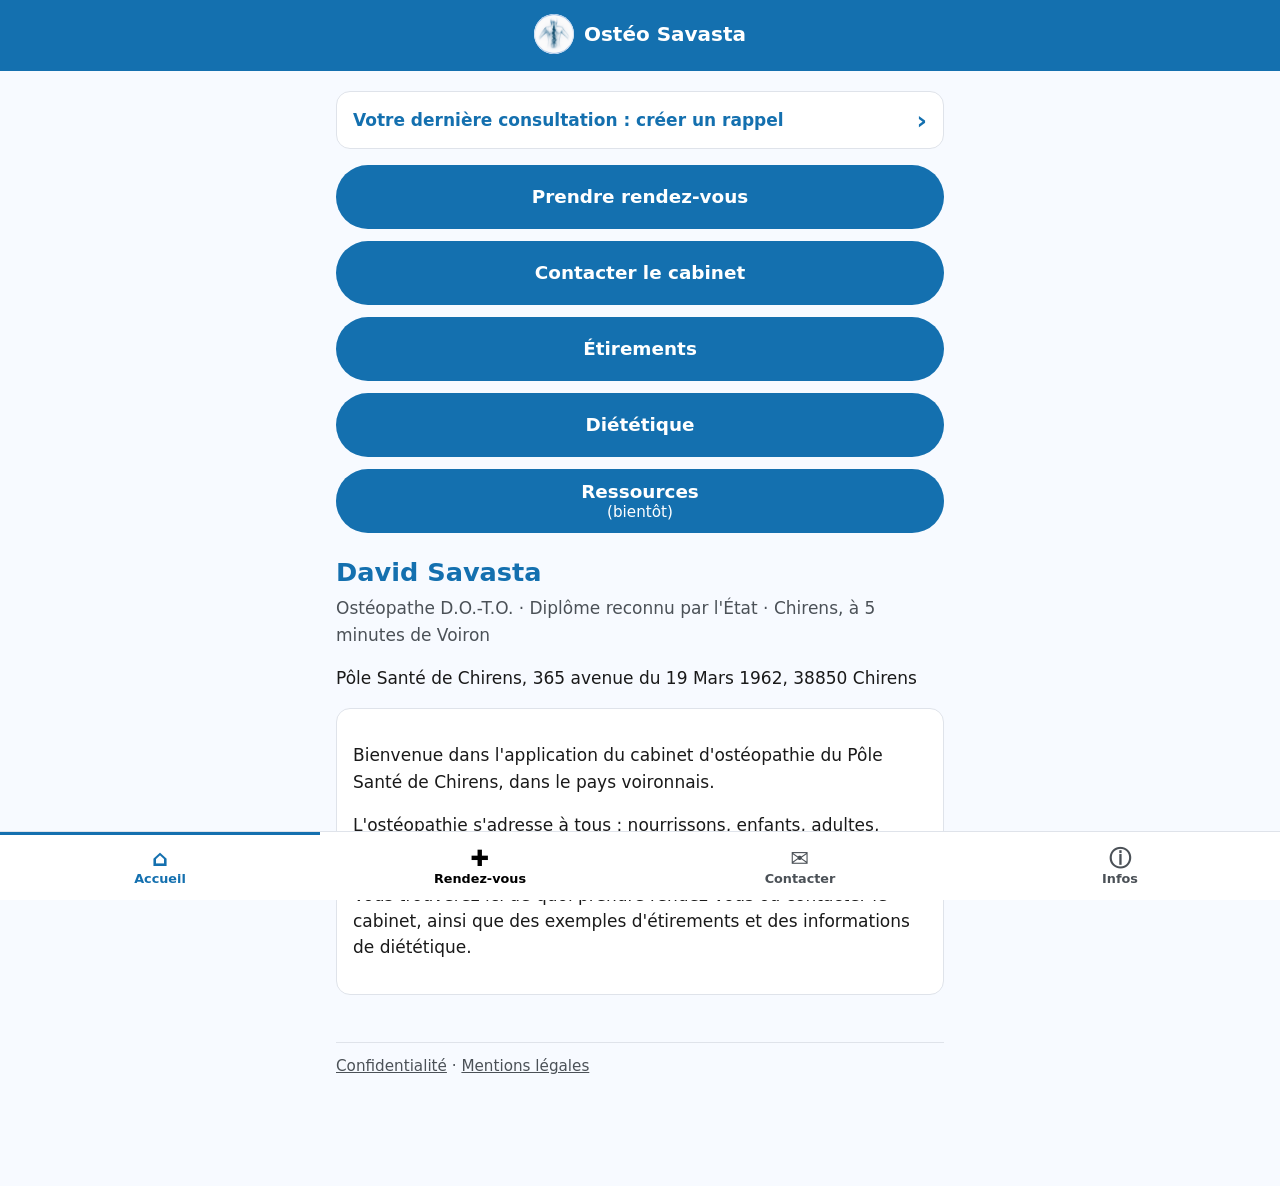
==== index.html @ 9b77a25b "Première mise en ligne de l'application du cabinet Co-Authored-By: Claude Opus 5.5 <noreply@anthropi" ====
<!doctype html>
<html lang="fr">
<head>
  <meta charset="utf-8">
  <meta name="viewport" content="width=device-width, initial-scale=1, viewport-fit=cover">
  <title>Ostéo Savasta</title>
  <meta name="description" content="Application du cabinet d'ostéopathie de Chirens : rendez-vous, contact, étirements, diététique.">
  <!-- Couleur de la barre du navigateur sur mobile -->
  <meta name="theme-color" content="#1470af">
  <!-- Installation (PWA) -->
  <link rel="manifest" href="manifest.webmanifest">
  <link rel="icon" href="assets/icones/icone-192.png" type="image/png">
  <link rel="apple-touch-icon" href="assets/icones/apple-touch-icon.png">
  <meta name="apple-mobile-web-app-capable" content="yes">
  <meta name="apple-mobile-web-app-title" content="Ostéo Savasta">
  <link rel="stylesheet" href="assets/css/style.css">
</head>
<body>
  <a class="lien-evitement" href="#contenu">Aller au contenu</a>

  <header class="entete">
    <!-- Titre centré, petit logo à gauche du nom -->
    <a href="#accueil" class="entete-titre">
      <img src="assets/icones/logo-entete.png" alt="" width="40" height="40" class="entete-logo">
      <span>Ostéo Savasta</span>
    </a>
  </header>

  <!-- Le contenu de chaque écran est inséré ici par assets/js/app.js -->
  <main id="contenu" class="contenu" tabindex="-1">
    <p class="chargement">Chargement…</p>
  </main>

  <footer class="pied">
    <p class="pied-liens">
      <a href="#confidentialite">Confidentialité</a> ·
      <a href="#mentions-legales">Mentions légales</a>
    </p>
  </footer>

  <!-- Menu fixe en bas de l'écran, facile à atteindre avec le pouce -->
  <nav class="menu" aria-label="Menu principal">
    <a href="#accueil" data-route="accueil">
      <span class="menu-icone" aria-hidden="true">⌂</span>Accueil
    </a>
    <!-- Lien rendez-vous : l'adresse est remplacée au chargement par celle de config/liens.json -->
    <a href="https://www.osteo-savasta.fr/prendre-rendez-vous" class="menu-rdv js-lien-rdv"
       target="_blank" rel="noopener">
      <span class="menu-icone" aria-hidden="true">✚</span>Rendez-vous
    </a>
    <!-- Ouvre le panneau « Contacter le cabinet » (appel, WhatsApp, e-mail) -->
    <button type="button" data-ouvrir="renseignements">
      <span class="menu-icone" aria-hidden="true">✉</span>Contacter
    </button>
    <a href="#infos" data-route="infos">
      <span class="menu-icone" aria-hidden="true">ⓘ</span>Infos
    </a>
  </nav>

  <script type="module" src="assets/js/app.js"></script>
</body>
</html>
---- assets/css/style.css ----
/* =========================================================
   Styles de l'application — conçus d'abord pour le téléphone.
   Pour changer les couleurs, modifiez uniquement les variables
   du bloc :root ci-dessous.
   ========================================================= */

/* Charte reprise de osteo-savasta.fr : bleu des titres, boutons noirs
   arrondis, fond bleu très pâle, polices Manrope (titres) et Nunito Sans (texte). */
:root {
  --couleur-principale: #1470af;   /* bleu du site : en-tête, titres */
  --couleur-accent: #000000;       /* noir : bouton rendez-vous, comme sur le site */
  --couleur-fond: #f7faff;         /* fond de page bleu très pâle */
  --couleur-carte: #ffffff;        /* fond des cartes */
  --couleur-texte: #1a1a1a;        /* texte principal */
  --couleur-texte-doux: #4b5157;   /* texte secondaire (reste lisible) */
  --couleur-bordure: #dfe3ea;
  --couleur-pastille: #e3eef7;     /* fond de l'étiquette de saison */
  --couleur-relecture: #fff3c4;    /* fond des contenus « à relire » (mode relecture seulement) */

  /* Polices du site si elles sont présentes sur le téléphone, sinon celles du téléphone */
  --police-titres: Manrope, system-ui, -apple-system, "Segoe UI", Roboto, Arial, sans-serif;
  --police-texte: "Nunito Sans", system-ui, -apple-system, "Segoe UI", Roboto, Arial, sans-serif;

  --rayon: 14px;
  --rayon-bouton: 300px;           /* boutons « pilule », comme sur le site */
  --hauteur-menu: 68px;
  --taille-texte: 1.0625rem;       /* 17 px : confortable sur mobile */
  color-scheme: light;
}

* { box-sizing: border-box; }

html { -webkit-text-size-adjust: 100%; }

body {
  margin: 0;
  background: var(--couleur-fond);
  color: var(--couleur-texte);
  /* Aucune police téléchargée depuis un site tiers */
  font-family: var(--police-texte);
  font-size: var(--taille-texte);
  line-height: 1.55;
  /* Laisse la place au menu fixe du bas */
  padding-bottom: calc(var(--hauteur-menu) + env(safe-area-inset-bottom));
}

a { color: var(--couleur-principale); }

/* Contour bien visible quand on navigue au clavier */
:focus-visible {
  outline: 3px solid var(--couleur-accent);
  outline-offset: 2px;
}

/* Lien caché « Aller au contenu », visible au clavier */
.lien-evitement {
  position: absolute;
  left: -999px;
  top: 0;
  background: #fff;
  padding: 12px;
  z-index: 100;
}
.lien-evitement:focus { left: 8px; }

/* ---------- En-tête ---------- */
.entete {
  background: var(--couleur-principale);
  padding: calc(10px + env(safe-area-inset-top)) 16px 10px;
  text-align: center;
}
/* Nom centré avec le petit logo rond juste à sa gauche */
.entete-titre {
  display: inline-flex;
  align-items: center;
  gap: 10px;
  min-height: 48px;
  color: #fff;
  font-size: 1.25rem;
  font-weight: 700;
  text-decoration: none;
}
.entete-logo {
  width: 40px;
  height: 40px;
  border-radius: 50%;
  background: #fff;
  flex: none;
}

/* ---------- Contenu ---------- */
.contenu {
  max-width: 640px;
  margin: 0 auto;
  padding: 20px 16px 8px;
}
.contenu:focus { outline: none; }

h1, h2, h3, .entete-titre { font-family: var(--police-titres); }
h1, h2, h3 { color: var(--couleur-principale); line-height: 1.25; }
h1 { font-size: 1.6rem; margin: 0 0 12px; }
h2 { font-size: 1.25rem; margin: 24px 0 10px; }
h3 { font-size: 1.1rem; margin: 0 0 8px; }

.chargement, .vide { color: var(--couleur-texte-doux); }

.carte {
  background: var(--couleur-carte);
  border: 1px solid var(--couleur-bordure);
  border-radius: var(--rayon);
  padding: 16px;
  margin: 0 0 16px;
}

.sous-titre { color: var(--couleur-texte-doux); margin: -6px 0 16px; }

/* ---------- Gros boutons ---------- */
.bouton {
  display: flex;
  align-items: center;
  justify-content: center;
  gap: 10px;
  width: 100%;
  min-height: 60px;
  padding: 14px 18px;
  margin: 0 0 12px;
  border-radius: var(--rayon-bouton);
  border: 2px solid transparent;
  font: inherit;
  font-size: 1.15rem;
  font-weight: 700;
  text-align: center;
  text-decoration: none;
  cursor: pointer;
}
.bouton-rdv { background: var(--couleur-accent); color: #fff; text-transform: uppercase; letter-spacing: 0.03em; }
.bouton-appel {
  background: var(--couleur-carte);
  color: var(--couleur-principale);
  border-color: var(--couleur-principale);
}
.bouton-appel small { display: block; font-weight: 400; font-size: 1rem; }

/* ---------- Tuiles d'accès rapide ---------- */
.tuiles {
  list-style: none;
  padding: 0;
  margin: 0;
  display: grid;
  grid-template-columns: 1fr 1fr;
  gap: 12px;
}
.tuile {
  display: flex;
  flex-direction: column;
  justify-content: center;
  min-height: 92px;
  padding: 14px;
  border-radius: var(--rayon);
  background: var(--couleur-carte);
  border: 1px solid var(--couleur-bordure);
  color: var(--couleur-principale);
  font-weight: 700;
  text-decoration: none;
}
.tuile-bientot { color: var(--couleur-texte-doux); background: transparent; border-style: dashed; }
.tuile-bientot span { font-weight: 400; font-size: 0.95rem; }

/* ---------- Calendrier ---------- */
.navigation-mois {
  display: flex;
  align-items: center;
  justify-content: space-between;
  gap: 8px;
  margin-bottom: 12px;
}
.navigation-mois h1 { margin: 0; text-align: center; flex: 1; }
.fleche {
  display: flex;
  align-items: center;
  justify-content: center;
  width: 52px;
  height: 52px;
  flex: none;
  border-radius: 50%;
  border: 2px solid var(--couleur-principale);
  background: var(--couleur-carte);
  color: var(--couleur-principale);
  font-size: 1.8rem;
  font-weight: 700;
  text-decoration: none;
}
.saison {
  display: inline-block;
  padding: 2px 12px;
  border-radius: 999px;
  background: var(--couleur-pastille);
  color: var(--couleur-principale);
  font-weight: 600;
  font-size: 0.95rem;
}
.conseils { padding-left: 1.2em; margin: 0; }
.conseils li { margin-bottom: 8px; }

.liste-mois {
  list-style: none;
  padding: 0;
  display: grid;
  grid-template-columns: repeat(3, 1fr);
  gap: 8px;
}
.liste-mois a {
  display: flex;
  align-items: center;
  justify-content: center;
  min-height: 48px;
  border-radius: 10px;
  border: 1px solid var(--couleur-bordure);
  background: var(--couleur-carte);
  color: var(--couleur-texte);
  font-size: 0.95rem;
  text-decoration: none;
}
.liste-mois a[aria-current="true"] {
  background: var(--couleur-principale);
  color: #fff;
  border-color: var(--couleur-principale);
}

/* ---------- Mode relecture (uniquement sur votre ordinateur) ---------- */
.bandeau-relecture {
  background: var(--couleur-relecture);
  border: 2px dashed #8a6d00;
  border-radius: var(--rayon);
  padding: 10px 14px;
  margin-bottom: 16px;
  font-weight: 600;
}
.a-relire { background: var(--couleur-relecture); }
.etiquette-relire {
  display: inline-block;
  background: #8a6d00;
  color: #fff;
  font-size: 0.8rem;
  font-weight: 700;
  padding: 1px 8px;
  border-radius: 6px;
  margin-bottom: 6px;
}

/* ---------- Pages texte (confidentialité, mentions) ---------- */
.page-texte h1 { font-size: 1.45rem; }
.page-texte ul { padding-left: 1.2em; }

/* ---------- Pied de page ---------- */
.pied {
  max-width: 640px;
  margin: 0 auto;
  padding: 8px 16px 24px;
  color: var(--couleur-texte-doux);
  font-size: 0.95rem;
}
.pied-liens {
  border-top: 1px solid var(--couleur-bordure);
  padding-top: 12px;
}
.pied-liens a { color: var(--couleur-texte-doux); }

/* ---------- Menu du bas ---------- */
.menu {
  position: fixed;
  left: 0;
  right: 0;
  bottom: 0;
  display: grid;
  grid-template-columns: repeat(4, 1fr);
  background: var(--couleur-carte);
  border-top: 1px solid var(--couleur-bordure);
  padding-bottom: env(safe-area-inset-bottom);
  z-index: 50;
}
.menu a, .menu button {
  display: flex;
  flex-direction: column;
  align-items: center;
  justify-content: center;
  min-height: var(--hauteur-menu);
  padding: 4px 2px;
  border: 0;
  background: none;
  color: var(--couleur-texte-doux);
  font: inherit;
  font-size: 0.8rem;
  font-weight: 600;
  line-height: 1.2;
  text-align: center;
  text-decoration: none;
  cursor: pointer;
}
.menu-icone { font-size: 1.4rem; line-height: 1.1; }
.menu a[aria-current="page"] { color: var(--couleur-principale); box-shadow: inset 0 3px 0 var(--couleur-principale); }
.menu .menu-rdv { color: var(--couleur-accent); }

/* ---------- Bouton secondaire et liens discrets ---------- */
.bouton-secondaire {
  background: var(--couleur-principale);
  color: #fff;
}
.lien-discret {
  display: inline-flex;
  align-items: center;
  min-height: 48px;
  padding: 0 4px;
  border: 0;
  background: none;
  color: var(--couleur-principale);
  font: inherit;
  text-decoration: underline;
  cursor: pointer;
}

/* ---------- Accueil : liste de boutons identiques (variante A) ---------- */
.liste-boutons {
  list-style: none;
  padding: 0;
  margin: 0 0 24px;
  display: grid;
  gap: 12px;
}
.bouton-accueil {
  height: 64px;          /* hauteur identique pour tous, même avec 2 lignes */
  min-height: 64px;
  margin: 0;
  flex-direction: column;
  gap: 0;
  line-height: 1.2;
  background: var(--couleur-principale);
  color: #fff;
}
.bouton-accueil small { font-weight: 400; font-size: 0.95rem; }
.bouton-espace { margin-top: 12px; }
.bouton-accueil[aria-disabled="true"] { cursor: default; }

/* ---------- Bloc « Votre dernière consultation » ---------- */
.rappel { padding: 14px 16px 6px; }
.rappel:has(.rappel-deplier) { padding: 0; }
.rappel-deplier {
  display: flex;
  align-items: center;
  justify-content: space-between;
  gap: 8px;
  width: 100%;
  min-height: 56px;
  padding: 8px 16px;
  border: 0;
  border-radius: var(--rayon);
  background: none;
  color: var(--couleur-principale);
  font: inherit;
  font-weight: 700;
  text-align: left;
  cursor: pointer;
}
.rappel-deplier span[aria-hidden] { font-size: 1.6rem; line-height: 1; }
.rappel-titre { margin: 0 0 4px; font-size: 1.1rem; }
.rappel-aide { margin: 0 0 10px; font-size: 0.95rem; color: var(--couleur-texte-doux); }
.rappel-selects {
  display: grid;
  grid-template-columns: 0.8fr 1.4fr 1fr;
  gap: 8px;
  margin-bottom: 10px;
}
.rappel-selects label { font-size: 0.9rem; font-weight: 600; }
.rappel-selects select {
  display: block;
  width: 100%;
  min-height: 48px;
  margin-top: 4px;
  padding: 0 8px;
  border: 1px solid var(--couleur-texte-doux);
  border-radius: 10px;
  background: #fff;
  color: var(--couleur-texte);
  font: inherit;
}
.rappel-case {
  display: flex;
  align-items: center;
  gap: 10px;
  min-height: 48px;
  margin-bottom: 8px;
  cursor: pointer;
}
.rappel-case input { width: 24px; height: 24px; flex: none; accent-color: var(--couleur-principale); }
.rappel-erreur { color: #a1260d; font-weight: 600; margin: 0 0 8px; }
.rappel-resultat { font-size: 1.1rem; margin: 0 0 10px; }
.rappel-actions { display: flex; flex-wrap: wrap; column-gap: 16px; }

/* ---------- Panneau du bas (Renseignements) ---------- */
.panneau {
  width: 100%;
  max-width: 640px;
  margin: auto auto 0;
  padding: 16px 16px calc(20px + env(safe-area-inset-bottom));
  border: 0;
  border-radius: 20px 20px 0 0;
  background: var(--couleur-carte);
  color: var(--couleur-texte);
}
.panneau::backdrop { background: rgba(0, 0, 0, 0.45); }
.panneau-entete { display: flex; align-items: center; justify-content: space-between; margin-bottom: 8px; }
.panneau-entete h2 { margin: 0; }
.panneau-fermer {
  width: 48px;
  height: 48px;
  border: 0;
  border-radius: 50%;
  background: var(--couleur-pastille);
  color: var(--couleur-texte);
  font-size: 1.2rem;
  cursor: pointer;
}
.panneau-mention { font-weight: 600; margin: 8px 0 0; }
.panneau-horaires { color: var(--couleur-texte-doux); margin: 6px 0 0; }

/* ---------- Diététique : fiches dépliables ---------- */
.fiche {
  border-top: 1px solid var(--couleur-bordure);
  padding: 4px 0;
}
.fiche summary {
  display: flex;
  flex-wrap: wrap;
  align-items: center;
  gap: 4px 10px;
  min-height: 56px;
  font-weight: 700;
  color: var(--couleur-principale);
  cursor: pointer;
}
.fiche-categorie { font-weight: 400; font-size: 0.9rem; color: var(--couleur-texte-doux); }
.fiche h4 { margin: 14px 0 4px; font-size: 1rem; }
.fiche ul { padding-left: 1.2em; margin: 0; }
.fiche li { margin-bottom: 6px; }
.mention-conseil {
  padding: 10px 12px;
  border-left: 4px solid var(--couleur-principale);
  background: var(--couleur-pastille);
  font-weight: 600;
}
.mention-affilie { color: var(--couleur-texte); }
.fiche-date { font-size: 0.9rem; color: var(--couleur-texte-doux); }
.tableau-nutrition { width: 100%; border-collapse: collapse; font-size: 0.95rem; }
.tableau-nutrition th, .tableau-nutrition td { padding: 6px 4px; border-bottom: 1px solid var(--couleur-bordure); }
.tableau-nutrition th { text-align: left; font-weight: 400; }
.tableau-nutrition td { text-align: right; white-space: nowrap; }
.choix-nutriment { display: grid; gap: 4px; margin: 0 0 12px; font-weight: 600; }
.choix-nutriment select {
  min-height: 48px;
  padding: 0 8px;
  border: 1px solid var(--couleur-texte-doux);
  border-radius: 10px;
  background: #fff;
  color: var(--couleur-texte);
  font: inherit;
  font-weight: 400;
}
.classement { border-top: 1px solid var(--couleur-bordure); padding-top: 8px; }
.classement .fiche { border-top: 0; }
.classement-valeur { margin: 0; }
.badge {
  display: inline-block;
  margin-left: 6px;
  padding: 1px 10px;
  border-radius: 999px;
  background: var(--couleur-pastille);
  color: var(--couleur-principale);
  font-size: 0.85rem;
  font-weight: 700;
}
.badge-neutre { background: #eef0f3; color: var(--couleur-texte-doux); }
.groupe-titre {
  margin: 20px 0 4px;
  padding: 6px 12px;
  border-radius: 10px;
  background: var(--couleur-pastille);
  font-size: 1.05rem;
}
.recette { margin-top: 10px; }
.recette-titre { font-weight: 700; margin-bottom: 4px; }
.recette-titre span { font-weight: 400; color: var(--couleur-texte-doux); }
.recette ol { padding-left: 1.4em; }

/* ---------- Étirements ---------- */
.onglets {
  list-style: none;
  padding: 0;
  margin: 0 0 8px;
  display: flex;
  flex-wrap: wrap;
  gap: 8px;
}
.onglets a {
  display: inline-flex;
  align-items: center;
  min-height: 48px;
  padding: 0 16px;
  border-radius: var(--rayon-bouton);
  border: 1px solid var(--couleur-bordure);
  background: var(--couleur-carte);
  color: var(--couleur-texte);
  text-decoration: none;
}
.onglets a[aria-current="true"] { background: var(--couleur-principale); border-color: var(--couleur-principale); color: #fff; }
.video-chaine { color: var(--couleur-texte-doux); margin: 0 0 10px; }
/* Lecteur : au moins 200 × 200 px (exigence YouTube), 16/9 sinon */
.video-lecteur {
  display: block;
  width: 100%;
  height: max(200px, calc((min(100vw, 640px) - 66px) * 0.5625));
  border: 0;
  border-radius: 10px;
}
.note-tiers { font-size: 0.9rem; color: var(--couleur-texte-doux); }

/* Réduit les animations si le téléphone le demande */
@media (prefers-reduced-motion: reduce) {
  * { scroll-behavior: auto !important; transition: none !important; }
}
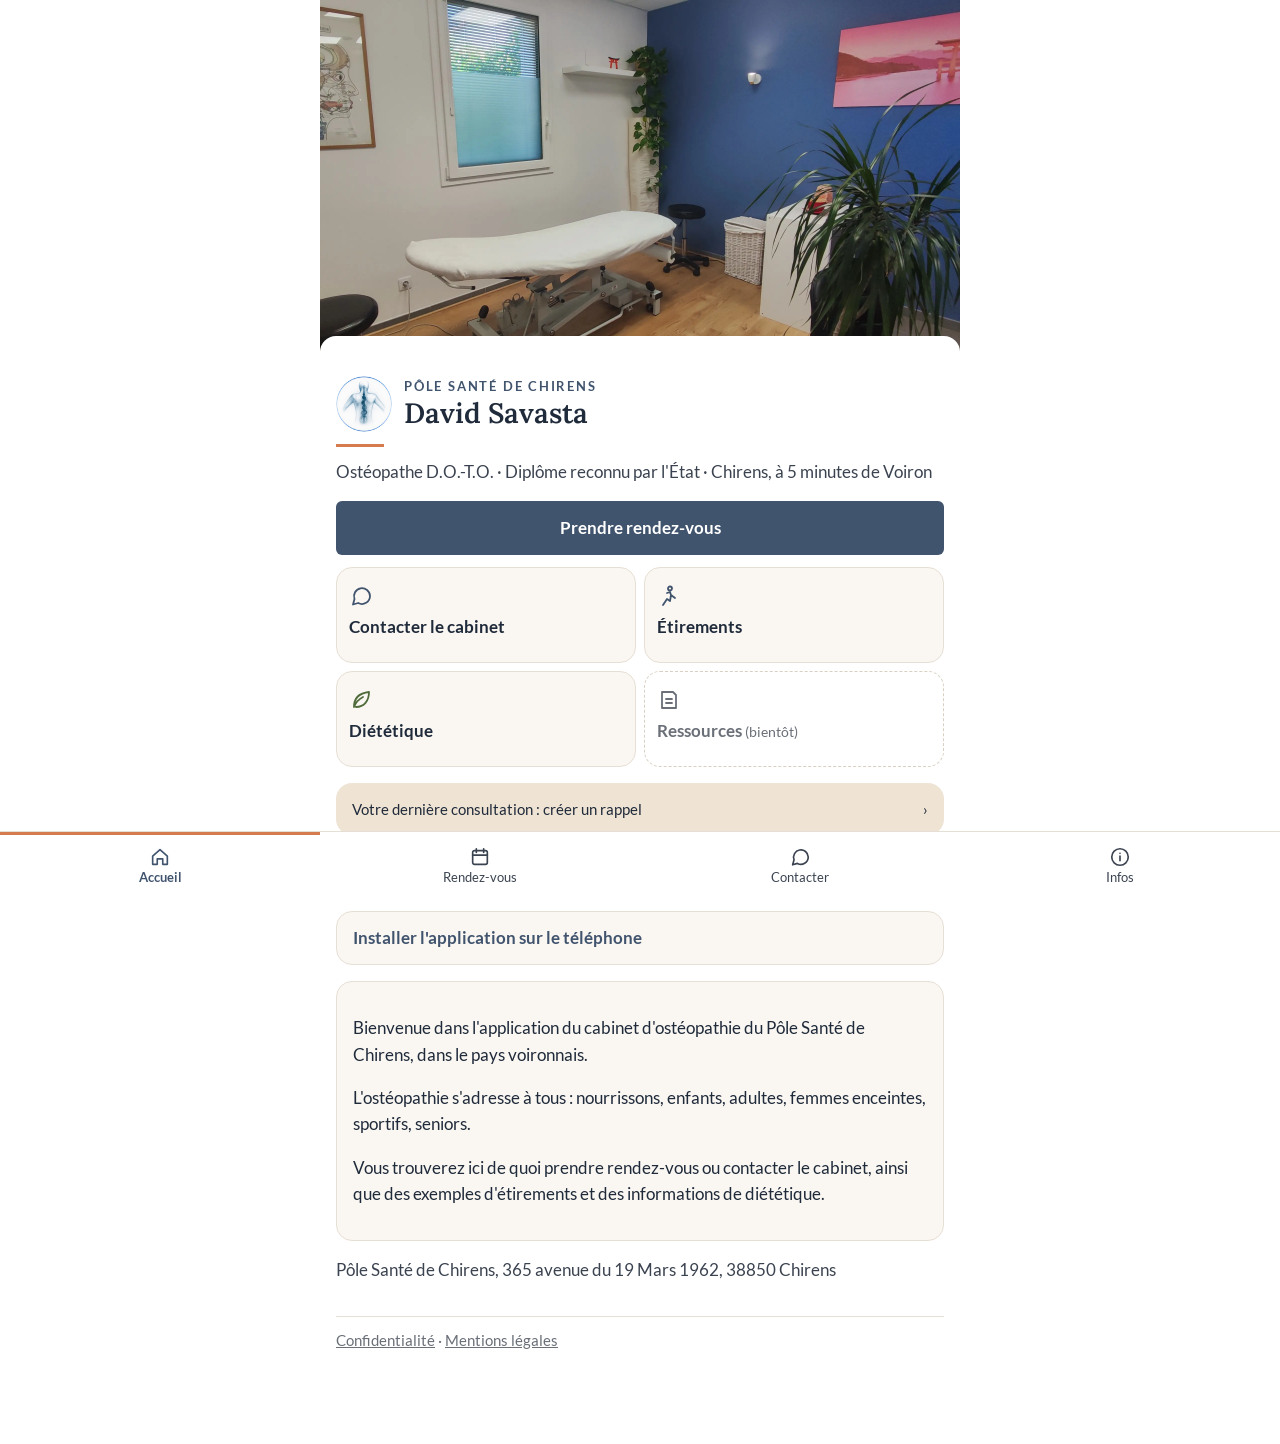
==== commit c4f702af: "Nouvelle présentation « La salle de soins » (charte Cabinet Savasta) - Bleu ardoise, polices Lora et" ====
--- a/index.html
+++ b/index.html
@@ -6,7 +6,7 @@
   <title>Ostéo Savasta</title>
   <meta name="description" content="Application du cabinet d'ostéopathie de Chirens : rendez-vous, contact, étirements, diététique.">
   <!-- Couleur de la barre du navigateur sur mobile -->
-  <meta name="theme-color" content="#1470af">
+  <meta name="theme-color" content="#41546e">
   <!-- Installation (PWA) -->
   <link rel="manifest" href="manifest.webmanifest">
   <link rel="icon" href="assets/icones/icone-192.png" type="image/png">
@@ -18,13 +18,6 @@
 <body>
   <a class="lien-evitement" href="#contenu">Aller au contenu</a>
 
-  <header class="entete">
-    <!-- Titre centré, petit logo à gauche du nom -->
-    <a href="#accueil" class="entete-titre">
-      <img src="assets/icones/logo-entete.png" alt="" width="40" height="40" class="entete-logo">
-      <span>Ostéo Savasta</span>
-    </a>
-  </header>
 
   <!-- Le contenu de chaque écran est inséré ici par assets/js/app.js -->
   <main id="contenu" class="contenu" tabindex="-1">
@@ -41,19 +34,19 @@
   <!-- Menu fixe en bas de l'écran, facile à atteindre avec le pouce -->
   <nav class="menu" aria-label="Menu principal">
     <a href="#accueil" data-route="accueil">
-      <span class="menu-icone" aria-hidden="true">⌂</span>Accueil
+      <svg class="icone" viewBox="0 0 24 24" aria-hidden="true" focusable="false"><path d="M4 11l8-7 8 7v9h-5v-6H9v6H4z"/></svg>Accueil
     </a>
     <!-- Lien rendez-vous : l'adresse est remplacée au chargement par celle de config/liens.json -->
     <a href="https://www.osteo-savasta.fr/prendre-rendez-vous" class="menu-rdv js-lien-rdv"
        target="_blank" rel="noopener">
-      <span class="menu-icone" aria-hidden="true">✚</span>Rendez-vous
+      <svg class="icone" viewBox="0 0 24 24" aria-hidden="true" focusable="false"><rect x="4" y="5" width="16" height="15" rx="2"/><path d="M4 10h16M8 3v4M16 3v4"/></svg>Rendez-vous
     </a>
     <!-- Ouvre le panneau « Contacter le cabinet » (appel, WhatsApp, e-mail) -->
     <button type="button" data-ouvrir="renseignements">
-      <span class="menu-icone" aria-hidden="true">✉</span>Contacter
+      <svg class="icone" viewBox="0 0 24 24" aria-hidden="true" focusable="false"><path d="M21 12a8 8 0 0 1-11.8 7L4 20.5 5.5 15A8 8 0 1 1 21 12Z"/></svg>Contacter
     </button>
     <a href="#infos" data-route="infos">
-      <span class="menu-icone" aria-hidden="true">ⓘ</span>Infos
+      <svg class="icone" viewBox="0 0 24 24" aria-hidden="true" focusable="false"><circle cx="12" cy="12" r="9"/><path d="M12 11v5M12 8h.01"/></svg>Infos
     </a>
   </nav>
 
--- a/assets/css/style.css
+++ b/assets/css/style.css
@@ -4,27 +4,61 @@
    du bloc :root ci-dessous.
    ========================================================= */
 
-/* Charte reprise de osteo-savasta.fr : bleu des titres, boutons noirs
-   arrondis, fond bleu très pâle, polices Manrope (titres) et Nunito Sans (texte). */
+/* Polices enregistrées dans l'appli (assets/polices) : rien n'est demandé à
+   Google, l'adresse IP des patients ne quitte pas l'appli. */
+@font-face {
+  font-family: "Lora";
+  src: url("../polices/lora-latin-600-normal.woff2") format("woff2");
+  font-weight: 600;
+  font-style: normal;
+  font-display: swap;
+}
+@font-face {
+  font-family: "Lato";
+  src: url("../polices/lato-latin-400-normal.woff2") format("woff2");
+  font-weight: 400;
+  font-style: normal;
+  font-display: swap;
+}
+@font-face {
+  font-family: "Lato";
+  src: url("../polices/lato-latin-700-normal.woff2") format("woff2");
+  font-weight: 700;
+  font-style: normal;
+  font-display: swap;
+}
+
+/* Charte Cabinet Savasta (couleurs relevées sur les photos de la salle) : mur bleu
+   ardoise, murs blancs, chêne, toile de Miyajima et plantes. Direction « La salle de soins ». */
 :root {
-  --couleur-principale: #1470af;   /* bleu du site : en-tête, titres */
-  --couleur-accent: #000000;       /* noir : bouton rendez-vous, comme sur le site */
-  --couleur-fond: #f7faff;         /* fond de page bleu très pâle */
-  --couleur-carte: #ffffff;        /* fond des cartes */
-  --couleur-texte: #1a1a1a;        /* texte principal */
-  --couleur-texte-doux: #4b5157;   /* texte secondaire (reste lisible) */
-  --couleur-bordure: #dfe3ea;
-  --couleur-pastille: #e3eef7;     /* fond de l'étiquette de saison */
+  --couleur-principale: #41546e;   /* bleu ardoise : bandeaux, boutons, liens */
+  --couleur-principale-foncee: #2f3e54; /* survol */
+  --couleur-accent: #1f2a3a;       /* encre */
+  --couleur-fond: #ffffff;         /* fond de page */
+  --couleur-carte: #faf7f2;        /* blanc chaud : cartes et listes */
+  --couleur-texte: #1f2a3a;        /* texte principal */
+  --couleur-texte-doux: #3b4350;   /* paragraphes */
+  --couleur-discret: #6a6f78;      /* légendes (14 px minimum) */
+  --couleur-bordure: #e6dfd5;      /* filets et contours */
+  --couleur-bordure-champ: #d9cfc2; /* contour des champs */
+  --couleur-sur-sombre: #c7d1e0;   /* texte secondaire sur bleu ardoise */
+  --couleur-torii: #d57c4e;        /* filet sous les titres, mois en cours */
+  --couleur-bois-clair: #efe3d3;   /* bloc du rappel */
+  --couleur-rose: #f8e6de;         /* mention de conseil */
+  --couleur-sauge: #e1e7d8;        /* points forts */
+  --couleur-plante: #4f6b3a;       /* picto Diététique */
+  --couleur-alerte: #a33a3a;       /* messages d'erreur */
+  --couleur-pastille: #efe3d3;     /* étiquettes */
   --couleur-relecture: #fff3c4;    /* fond des contenus « à relire » (mode relecture seulement) */
 
-  /* Polices du site si elles sont présentes sur le téléphone, sinon celles du téléphone */
-  --police-titres: Manrope, system-ui, -apple-system, "Segoe UI", Roboto, Arial, sans-serif;
-  --police-texte: "Nunito Sans", system-ui, -apple-system, "Segoe UI", Roboto, Arial, sans-serif;
-
-  --rayon: 14px;
-  --rayon-bouton: 300px;           /* boutons « pilule », comme sur le site */
+  --police-titres: "Lora", Georgia, "Times New Roman", serif;
+  --police-texte: "Lato", "Helvetica Neue", Arial, sans-serif;
+
+  --rayon: 16px;                   /* cartes, listes, photos */
+  --rayon-bouton: 6px;             /* boutons et champs */
   --hauteur-menu: 68px;
   --taille-texte: 1.0625rem;       /* 17 px : confortable sur mobile */
+  --marge-haut: calc(20px + env(safe-area-inset-top)); /* sous la barre d'état du téléphone */
   color-scheme: light;
 }
 
@@ -45,6 +79,7 @@
 }
 
 a { color: var(--couleur-principale); }
+a:hover { color: var(--couleur-principale-foncee); }
 
 /* Contour bien visible quand on navigue au clavier */
 :focus-visible {
@@ -63,47 +98,92 @@
 }
 .lien-evitement:focus { left: 8px; }
 
-/* ---------- En-tête ---------- */
-.entete {
-  background: var(--couleur-principale);
-  padding: calc(10px + env(safe-area-inset-top)) 16px 10px;
-  text-align: center;
-}
-/* Nom centré avec le petit logo rond juste à sa gauche */
-.entete-titre {
-  display: inline-flex;
-  align-items: center;
-  gap: 10px;
-  min-height: 48px;
-  color: #fff;
-  font-size: 1.25rem;
-  font-weight: 700;
-  text-decoration: none;
-}
-.entete-logo {
-  width: 40px;
-  height: 40px;
-  border-radius: 50%;
-  background: #fff;
+.icone {
+  width: 24px;
+  height: 24px;
   flex: none;
-}
+  fill: none;
+  stroke: currentColor;
+  stroke-width: 1.8;
+  stroke-linecap: round;
+  stroke-linejoin: round;
+}
+.icone-petite { width: 18px; height: 18px; }
+.icone-pleine { fill: currentColor; stroke: none; }
 
 /* ---------- Contenu ---------- */
 .contenu {
   max-width: 640px;
   margin: 0 auto;
-  padding: 20px 16px 8px;
+  padding: var(--marge-haut) 16px 8px;
 }
 .contenu:focus { outline: none; }
 
-h1, h2, h3, .entete-titre { font-family: var(--police-titres); }
-h1, h2, h3 { color: var(--couleur-principale); line-height: 1.25; }
+h1, h2, h3, h4 { font-family: var(--police-titres); font-weight: 600; }
+h1, h2, h3 { color: var(--couleur-texte); line-height: 1.2; text-wrap: balance; }
 h1 { font-size: 1.6rem; margin: 0 0 12px; }
-h2 { font-size: 1.25rem; margin: 24px 0 10px; }
-h3 { font-size: 1.1rem; margin: 0 0 8px; }
+h2 { font-size: 1.3rem; margin: 24px 0 10px; }
+h3 { font-size: 1.15rem; margin: 0 0 8px; }
 
 .chargement, .vide { color: var(--couleur-texte-doux); }
 
+.surtitre {
+  display: block;
+  font-size: 0.8rem;
+  font-weight: 700;
+  letter-spacing: 0.14em;
+  text-transform: uppercase;
+  color: var(--couleur-principale);
+}
+.filet-torii { width: 48px; height: 3px; margin: 0 0 12px; background: var(--couleur-torii); }
+
+/* ---------- Ouverture des écrans : photo ou bandeau, avec la feuille blanche qui remonte dessus ---------- */
+.ouverture {
+  position: relative;
+  margin: calc(-1 * var(--marge-haut)) -16px 16px;
+}
+.ouverture::after {
+  content: "";
+  position: absolute;
+  left: 0;
+  right: 0;
+  bottom: 0;
+  height: 24px;
+  background: var(--couleur-fond);
+  border-radius: var(--rayon) var(--rayon) 0 0;
+}
+.ouverture-photo {
+  display: block;
+  width: 100%;
+  height: auto;
+  aspect-ratio: 16 / 9;
+  object-fit: cover;
+  object-position: 86% 28%;
+}
+.bandeau {
+  display: flex;
+  flex-direction: column;
+  gap: 4px;
+  padding: calc(24px + env(safe-area-inset-top)) 16px 44px;
+  background: var(--couleur-principale);
+  color: #fff;
+}
+.bandeau .surtitre, .bandeau-sous-titre { color: var(--couleur-sur-sombre); }
+.bandeau h1 { margin: 0; color: #fff; font-size: 2rem; line-height: 1.15; }
+.bandeau-retour {
+  display: inline-flex;
+  align-items: center;
+  align-self: flex-start;
+  gap: 4px;
+  min-height: 44px;
+  color: var(--couleur-sur-sombre);
+  font-size: 0.95rem;
+  text-decoration: none;
+}
+.bandeau-retour:hover { color: #fff; }
+
+/* ---------- Cartes ---------- */
+.carte-titre { margin-top: 0; }
 .carte {
   background: var(--couleur-carte);
   border: 1px solid var(--couleur-bordure);
@@ -112,61 +192,114 @@
   margin: 0 0 16px;
 }
 
-.sous-titre { color: var(--couleur-texte-doux); margin: -6px 0 16px; }
-
-/* ---------- Gros boutons ---------- */
+/* ---------- Boutons ---------- */
 .bouton {
   display: flex;
   align-items: center;
   justify-content: center;
-  gap: 10px;
+  gap: 8px;
   width: 100%;
-  min-height: 60px;
-  padding: 14px 18px;
+  min-height: 54px;
+  padding: 10px 16px;
   margin: 0 0 12px;
   border-radius: var(--rayon-bouton);
   border: 2px solid transparent;
   font: inherit;
-  font-size: 1.15rem;
-  font-weight: 700;
+  font-size: 1.05rem;
+  font-weight: 700;
+  line-height: 1.2;
   text-align: center;
   text-decoration: none;
   cursor: pointer;
 }
-.bouton-rdv { background: var(--couleur-accent); color: #fff; text-transform: uppercase; letter-spacing: 0.03em; }
-.bouton-appel {
-  background: var(--couleur-carte);
-  color: var(--couleur-principale);
+.bouton-secondaire { background: var(--couleur-principale); color: #fff; }
+.bouton-secondaire:hover { background: var(--couleur-principale-foncee); color: #fff; }
+.bouton-contour {
+  background: var(--couleur-fond);
   border-color: var(--couleur-principale);
-}
-.bouton-appel small { display: block; font-weight: 400; font-size: 1rem; }
-
-/* ---------- Tuiles d'accès rapide ---------- */
+  color: var(--couleur-principale);
+}
+.lien-discret {
+  display: inline-flex;
+  align-items: center;
+  min-height: 48px;
+  padding: 0 4px;
+  border: 0;
+  background: none;
+  color: var(--couleur-principale);
+  font: inherit;
+  text-decoration: underline;
+  cursor: pointer;
+}
+
+/* ---------- Accueil ---------- */
+.identite { display: flex; align-items: center; gap: 12px; margin: 0 0 12px; }
+.identite img { width: 56px; height: 56px; flex: none; border-radius: 50%; background: #fff; }
+.identite div { min-width: 0; }
+.identite h1 { margin: 0; font-size: 1.75rem; }
+.accueil-qualite { margin: 0 0 16px; color: var(--couleur-texte-doux); }
+.accueil-adresse { margin: 0 0 16px; color: var(--couleur-texte-doux); }
 .tuiles {
   list-style: none;
   padding: 0;
-  margin: 0;
+  margin: 0 0 16px;
   display: grid;
-  grid-template-columns: 1fr 1fr;
-  gap: 12px;
+  grid-template-columns: repeat(2, minmax(0, 1fr));
+  gap: 8px;
 }
 .tuile {
   display: flex;
   flex-direction: column;
+  align-items: flex-start;
+  gap: 8px;
+  width: 100%;
+  height: 100%;
+  min-height: 96px;
+  padding: 16px 12px;
+  border-radius: var(--rayon);
+  background: var(--couleur-carte);
+  border: 1px solid var(--couleur-bordure);
+  color: var(--couleur-texte);
+  font: inherit;
+  font-weight: 700;
+  line-height: 1.25;
+  text-align: left;
+  text-decoration: none;
+  cursor: pointer;
+}
+.tuile .icone { color: var(--couleur-principale); }
+.tuile-verte .icone { color: var(--couleur-plante); }
+.tuile-bientot {
+  background: var(--couleur-fond);
+  border-style: dashed;
+  border-color: var(--couleur-bordure-champ);
+  color: var(--couleur-discret);
+  cursor: default;
+}
+.tuile-bientot .icone { color: var(--couleur-discret); }
+.tuile-bientot small { font-weight: 400; font-size: 0.875rem; }
+.actions-liens {
+  display: flex;
+  flex-wrap: wrap;
   justify-content: center;
-  min-height: 92px;
-  padding: 14px;
-  border-radius: var(--rayon);
-  background: var(--couleur-carte);
-  border: 1px solid var(--couleur-bordure);
-  color: var(--couleur-principale);
-  font-weight: 700;
-  text-decoration: none;
-}
-.tuile-bientot { color: var(--couleur-texte-doux); background: transparent; border-style: dashed; }
-.tuile-bientot span { font-weight: 400; font-size: 0.95rem; }
-
-/* ---------- Calendrier ---------- */
+  gap: 0 20px;
+  margin: 0 0 16px;
+}
+.actions-liens .lien-discret, .actions-liens a {
+  display: inline-flex;
+  align-items: center;
+  min-height: 44px;
+  padding: 0;
+  border: 0;
+  background: none;
+  color: var(--couleur-principale);
+  font: inherit;
+  font-weight: 700;
+  text-decoration: underline;
+  cursor: pointer;
+}
+
+/* ---------- Calendrier (écran désactivé pour le moment) ---------- */
 .navigation-mois {
   display: flex;
   align-items: center;
@@ -201,7 +334,6 @@
 }
 .conseils { padding-left: 1.2em; margin: 0; }
 .conseils li { margin-bottom: 8px; }
-
 .liste-mois {
   list-style: none;
   padding: 0;
@@ -214,7 +346,7 @@
   align-items: center;
   justify-content: center;
   min-height: 48px;
-  border-radius: 10px;
+  border-radius: var(--rayon-bouton);
   border: 1px solid var(--couleur-bordure);
   background: var(--couleur-carte);
   color: var(--couleur-texte);
@@ -257,14 +389,15 @@
   max-width: 640px;
   margin: 0 auto;
   padding: 8px 16px 24px;
-  color: var(--couleur-texte-doux);
+  color: var(--couleur-discret);
   font-size: 0.95rem;
 }
 .pied-liens {
+  margin: 0;
   border-top: 1px solid var(--couleur-bordure);
   padding-top: 12px;
 }
-.pied-liens a { color: var(--couleur-texte-doux); }
+.pied-liens a { color: var(--couleur-discret); }
 
 /* ---------- Menu du bas ---------- */
 .menu {
@@ -274,7 +407,7 @@
   bottom: 0;
   display: grid;
   grid-template-columns: repeat(4, 1fr);
-  background: var(--couleur-carte);
+  background: var(--couleur-fond);
   border-top: 1px solid var(--couleur-bordure);
   padding-bottom: env(safe-area-inset-bottom);
   z-index: 50;
@@ -284,6 +417,7 @@
   flex-direction: column;
   align-items: center;
   justify-content: center;
+  gap: 2px;
   min-height: var(--hauteur-menu);
   padding: 4px 2px;
   border: 0;
@@ -291,58 +425,40 @@
   color: var(--couleur-texte-doux);
   font: inherit;
   font-size: 0.8rem;
-  font-weight: 600;
   line-height: 1.2;
   text-align: center;
   text-decoration: none;
   cursor: pointer;
 }
-.menu-icone { font-size: 1.4rem; line-height: 1.1; }
-.menu a[aria-current="page"] { color: var(--couleur-principale); box-shadow: inset 0 3px 0 var(--couleur-principale); }
-.menu .menu-rdv { color: var(--couleur-accent); }
-
-/* ---------- Bouton secondaire et liens discrets ---------- */
-.bouton-secondaire {
-  background: var(--couleur-principale);
-  color: #fff;
-}
-.lien-discret {
-  display: inline-flex;
-  align-items: center;
-  min-height: 48px;
-  padding: 0 4px;
-  border: 0;
-  background: none;
-  color: var(--couleur-principale);
-  font: inherit;
-  text-decoration: underline;
-  cursor: pointer;
-}
-
-/* ---------- Accueil : liste de boutons identiques (variante A) ---------- */
-.liste-boutons {
-  list-style: none;
-  padding: 0;
-  margin: 0 0 24px;
-  display: grid;
-  gap: 12px;
-}
-.bouton-accueil {
-  height: 64px;          /* hauteur identique pour tous, même avec 2 lignes */
-  min-height: 64px;
-  margin: 0;
-  flex-direction: column;
-  gap: 0;
-  line-height: 1.2;
-  background: var(--couleur-principale);
-  color: #fff;
-}
-.bouton-accueil small { font-weight: 400; font-size: 0.95rem; }
-.bouton-espace { margin-top: 12px; }
-.bouton-accueil[aria-disabled="true"] { cursor: default; }
+.menu .icone { width: 22px; height: 22px; }
+.menu a[aria-current="page"] {
+  color: var(--couleur-principale);
+  font-weight: 700;
+  box-shadow: inset 0 3px 0 var(--couleur-torii);
+}
+
+/* ---------- Aide à l'installation ---------- */
+.bloc-installation { margin-bottom: 16px; }
+.bouton-installer { background: var(--couleur-fond); border-color: var(--couleur-principale); color: var(--couleur-principale); margin: 0; }
+.aide-installation {
+  background: var(--couleur-carte);
+  border: 1px solid var(--couleur-bordure);
+  border-radius: var(--rayon);
+  padding: 0 16px;
+}
+.aide-installation summary {
+  display: flex;
+  align-items: center;
+  min-height: 52px;
+  font-weight: 700;
+  color: var(--couleur-principale);
+  cursor: pointer;
+}
+.aide-installation ol { margin: 0 0 14px; padding-left: 1.3em; }
+.aide-installation li { margin-bottom: 6px; }
 
 /* ---------- Bloc « Votre dernière consultation » ---------- */
-.rappel { padding: 14px 16px 6px; }
+.rappel { padding: 16px 16px 6px; background: var(--couleur-bois-clair); border: 0; }
 .rappel:has(.rappel-deplier) { padding: 0; }
 .rappel-deplier {
   display: flex;
@@ -350,19 +466,18 @@
   justify-content: space-between;
   gap: 8px;
   width: 100%;
-  min-height: 56px;
+  min-height: 52px;
   padding: 8px 16px;
   border: 0;
   border-radius: var(--rayon);
   background: none;
-  color: var(--couleur-principale);
+  color: var(--couleur-texte);
   font: inherit;
-  font-weight: 700;
+  font-size: 0.95rem;
   text-align: left;
   cursor: pointer;
 }
-.rappel-deplier span[aria-hidden] { font-size: 1.6rem; line-height: 1; }
-.rappel-titre { margin: 0 0 4px; font-size: 1.1rem; }
+.rappel-titre { margin: 0 0 4px; font-size: 1.15rem; }
 .rappel-aide { margin: 0 0 10px; font-size: 0.95rem; color: var(--couleur-texte-doux); }
 .rappel-selects {
   display: grid;
@@ -370,15 +485,15 @@
   gap: 8px;
   margin-bottom: 10px;
 }
-.rappel-selects label { font-size: 0.9rem; font-weight: 600; }
+.rappel-selects label { font-size: 0.9rem; font-weight: 700; }
 .rappel-selects select {
   display: block;
   width: 100%;
   min-height: 48px;
   margin-top: 4px;
   padding: 0 8px;
-  border: 1px solid var(--couleur-texte-doux);
-  border-radius: 10px;
+  border: 1px solid var(--couleur-bordure-champ);
+  border-radius: var(--rayon-bouton);
   background: #fff;
   color: var(--couleur-texte);
   font: inherit;
@@ -392,22 +507,23 @@
   cursor: pointer;
 }
 .rappel-case input { width: 24px; height: 24px; flex: none; accent-color: var(--couleur-principale); }
-.rappel-erreur { color: #a1260d; font-weight: 600; margin: 0 0 8px; }
+.rappel-erreur { color: var(--couleur-alerte); font-weight: 700; margin: 0 0 8px; }
 .rappel-resultat { font-size: 1.1rem; margin: 0 0 10px; }
+.rappel-rdv { margin: 0 0 10px; }
 .rappel-actions { display: flex; flex-wrap: wrap; column-gap: 16px; }
 
-/* ---------- Panneau du bas (Renseignements) ---------- */
+/* ---------- Panneau du bas (Contacter, Partager) ---------- */
 .panneau {
   width: 100%;
   max-width: 640px;
   margin: auto auto 0;
   padding: 16px 16px calc(20px + env(safe-area-inset-bottom));
   border: 0;
-  border-radius: 20px 20px 0 0;
-  background: var(--couleur-carte);
-  color: var(--couleur-texte);
-}
-.panneau::backdrop { background: rgba(0, 0, 0, 0.45); }
+  border-radius: var(--rayon) var(--rayon) 0 0;
+  background: var(--couleur-fond);
+  color: var(--couleur-texte);
+}
+.panneau::backdrop { background: rgba(31, 42, 58, 0.5); }
 .panneau-entete { display: flex; align-items: center; justify-content: space-between; margin-bottom: 8px; }
 .panneau-entete h2 { margin: 0; }
 .panneau-fermer {
@@ -415,81 +531,165 @@
   height: 48px;
   border: 0;
   border-radius: 50%;
-  background: var(--couleur-pastille);
+  background: var(--couleur-carte);
   color: var(--couleur-texte);
   font-size: 1.2rem;
   cursor: pointer;
 }
-.panneau-mention { font-weight: 600; margin: 8px 0 0; }
+.panneau .bouton { min-height: 50px; margin-bottom: 8px; }
+.panneau-mention { font-weight: 700; margin: 8px 0 0; }
 .panneau-horaires { color: var(--couleur-texte-doux); margin: 6px 0 0; }
 
-/* ---------- Diététique : fiches dépliables ---------- */
-.fiche {
-  border-top: 1px solid var(--couleur-bordure);
-  padding: 4px 0;
-}
-.fiche summary {
-  display: flex;
-  flex-wrap: wrap;
-  align-items: center;
-  gap: 4px 10px;
-  min-height: 56px;
-  font-weight: 700;
-  color: var(--couleur-principale);
-  cursor: pointer;
-}
-.fiche-categorie { font-weight: 400; font-size: 0.9rem; color: var(--couleur-texte-doux); }
-.fiche h4 { margin: 14px 0 4px; font-size: 1rem; }
-.fiche ul { padding-left: 1.2em; margin: 0; }
-.fiche li { margin-bottom: 6px; }
-.mention-conseil {
-  padding: 10px 12px;
-  border-left: 4px solid var(--couleur-principale);
-  background: var(--couleur-pastille);
-  font-weight: 600;
-}
-.mention-affilie { color: var(--couleur-texte); }
-.fiche-date { font-size: 0.9rem; color: var(--couleur-texte-doux); }
-.tableau-nutrition { width: 100%; border-collapse: collapse; font-size: 0.95rem; }
-.tableau-nutrition th, .tableau-nutrition td { padding: 6px 4px; border-bottom: 1px solid var(--couleur-bordure); }
-.tableau-nutrition th { text-align: left; font-weight: 400; }
-.tableau-nutrition td { text-align: right; white-space: nowrap; }
-.choix-nutriment { display: grid; gap: 4px; margin: 0 0 12px; font-weight: 600; }
+/* Panneau « Partager l'application » */
+.partage-qr { text-align: center; margin: 0 0 12px; }
+.partage-qr img {
+  width: min(220px, 62vw);
+  height: auto;
+  padding: 8px;
+  background: #fff;              /* fond blanc : le QR code reste lisible par les appareils photo */
+  border: 1px solid var(--couleur-bordure-champ);
+  border-radius: var(--rayon);
+}
+.partage-qr p { color: var(--couleur-texte-doux); margin: 6px 0 0; }
+.partage-choix { display: grid; grid-template-columns: 1fr 1fr; gap: 8px; margin: 0 0 12px; }
+.partage-choix[hidden] { display: none; }
+.partage-choix .bouton { margin: 0; }
+.partage-adresse { grid-column: 1 / -1; margin: 0; text-align: center; word-break: break-all; color: var(--couleur-texte-doux); }
+.partage-confirmation { font-weight: 700; color: var(--couleur-principale); text-align: center; margin: 0; }
+
+/* ---------- Diététique : onglets et listes ---------- */
+.onglets-diet {
+  display: grid;
+  grid-template-columns: repeat(2, minmax(0, 1fr));
+  gap: 4px;
+  margin: 0 0 16px;
+  padding: 4px;
+  border: 1px solid var(--couleur-bordure);
+  border-radius: var(--rayon-bouton);
+  background: var(--couleur-carte);
+}
+.onglet-diet {
+  display: flex;
+  align-items: center;
+  justify-content: center;
+  min-height: 48px;
+  padding: 4px;
+  border-radius: 4px;
+  color: var(--couleur-principale);
+  font-size: 0.95rem;
+  font-weight: 700;
+  text-align: center;
+  text-decoration: none;
+  line-height: 1.2;
+}
+.onglet-diet[aria-current="page"] { background: var(--couleur-principale); color: #fff; }
+.choix-nutriment { display: grid; gap: 4px; margin: 0 0 16px; font-weight: 700; }
 .choix-nutriment select {
   min-height: 48px;
   padding: 0 8px;
-  border: 1px solid var(--couleur-texte-doux);
-  border-radius: 10px;
+  border: 1px solid var(--couleur-bordure-champ);
+  border-radius: var(--rayon-bouton);
   background: #fff;
   color: var(--couleur-texte);
   font: inherit;
   font-weight: 400;
 }
-.classement { border-top: 1px solid var(--couleur-bordure); padding-top: 8px; }
-.classement .fiche { border-top: 0; }
-.classement-valeur { margin: 0; }
+.groupe-titre { margin: 8px 0 4px; font-size: 1.4rem; }
+.sous-groupe { margin: 16px 0 8px; }
+.liste-fiches {
+  list-style: none;
+  padding: 0;
+  margin: 0 0 16px;
+  background: var(--couleur-carte);
+  border: 1px solid var(--couleur-bordure);
+  border-radius: var(--rayon);
+  overflow: hidden;
+}
+.liste-fiches li { border-bottom: 1px solid var(--couleur-bordure); }
+.liste-fiches li:last-child { border-bottom: 0; }
+.ligne-fiche {
+  display: flex;
+  align-items: center;
+  justify-content: space-between;
+  gap: 8px;
+  min-height: 52px;
+  padding: 6px 16px;
+  color: var(--couleur-texte);
+  font-weight: 700;
+  line-height: 1.25;
+  text-decoration: none;
+}
+.ligne-fiche:hover { color: var(--couleur-principale); }
+.ligne-fiche small { font-weight: 400; font-size: 0.875rem; color: var(--couleur-discret); text-align: right; }
+.classement { padding: 8px 0 0; }
+.classement-valeur { margin: 0 16px 4px; }
+.classement .ligne-fiche { padding-top: 0; min-height: 44px; }
 .badge {
   display: inline-block;
   margin-left: 6px;
   padding: 1px 10px;
   border-radius: 999px;
-  background: var(--couleur-pastille);
-  color: var(--couleur-principale);
+  background: var(--couleur-sauge);
+  color: var(--couleur-texte);
   font-size: 0.85rem;
   font-weight: 700;
 }
-.badge-neutre { background: #eef0f3; color: var(--couleur-texte-doux); }
-.groupe-titre {
-  margin: 20px 0 4px;
-  padding: 6px 12px;
-  border-radius: 10px;
-  background: var(--couleur-pastille);
-  font-size: 1.05rem;
-}
-.recette { margin-top: 10px; }
-.recette-titre { font-weight: 700; margin-bottom: 4px; }
-.recette-titre span { font-weight: 400; color: var(--couleur-texte-doux); }
-.recette ol { padding-left: 1.4em; }
+.badge-neutre { background: var(--couleur-bois-clair); }
+
+/* ---------- Pages Fiche aliment et Fiche complément ---------- */
+.fiche-page h2 { margin: 0 0 8px; font-size: 1.2rem; }
+.fiche-page ul { margin: 0; padding-left: 1.2em; }
+.fiche-page li { margin-bottom: 6px; }
+.fiche-intro { margin: 0 0 16px; color: var(--couleur-texte-doux); }
+.encadre { margin: 0 0 16px; padding: 16px; border-radius: var(--rayon); }
+.encadre-sauge { background: var(--couleur-sauge); }
+.encadre-carte { background: var(--couleur-carte); border: 1px solid var(--couleur-bordure); }
+.mention-conseil {
+  margin: 0 0 16px;
+  padding: 16px;
+  border-radius: var(--rayon);
+  background: var(--couleur-rose);
+  font-weight: 700;
+}
+.mention-affilie { color: var(--couleur-texte); }
+.fiche-date { font-size: 0.875rem; color: var(--couleur-discret); }
+.tableau-nutrition { width: 100%; border-collapse: collapse; font-variant-numeric: tabular-nums; }
+.tableau-nutrition th, .tableau-nutrition td { padding: 7px 0; border-bottom: 1px solid var(--couleur-bordure); }
+.tableau-nutrition tr:last-child th, .tableau-nutrition tr:last-child td { border-bottom: 0; }
+.tableau-nutrition th { text-align: left; font-weight: 400; }
+.tableau-nutrition td { text-align: right; white-space: nowrap; }
+.frise { margin: 0 0 16px; }
+.frise-barres, .frise-lettres {
+  display: grid;
+  grid-template-columns: repeat(12, minmax(0, 1fr));
+  gap: 3px;
+}
+.frise-barres i { height: 8px; border-radius: 999px; background: var(--couleur-bordure); }
+.frise-barres .frise-saison { background: var(--couleur-principale); }
+.frise-barres .frise-courant { background: var(--couleur-torii); }
+.frise-lettres { margin-top: 4px; font-size: 0.75rem; color: var(--couleur-discret); text-align: center; }
+.frise-lettres .frise-actuel { color: var(--couleur-texte); font-weight: 700; }
+.recette { border-bottom: 1px solid var(--couleur-bordure); }
+.recette:last-of-type { border-bottom: 0; }
+.recette summary {
+  display: flex;
+  align-items: center;
+  justify-content: space-between;
+  gap: 8px;
+  min-height: 52px;
+  font-weight: 700;
+  cursor: pointer;
+}
+.recette summary small { font-weight: 400; font-size: 0.875rem; color: var(--couleur-discret); white-space: nowrap; }
+.recette ol { margin: 0 0 12px; padding-left: 1.4em; }
+
+/* ---------- Infos pratiques ---------- */
+.infos-adresse { margin: 0 0 12px; }
+.infos-liste { margin: 0 0 16px; }
+.infos-liste div { padding: 8px 0; border-bottom: 1px solid var(--couleur-bordure); }
+.infos-liste div:last-child { border-bottom: 0; }
+.infos-liste dt { font-weight: 700; }
+.infos-liste dd { margin: 0; color: var(--couleur-texte-doux); }
 
 /* ---------- Étirements ---------- */
 .onglets {
@@ -503,16 +703,18 @@
 .onglets a {
   display: inline-flex;
   align-items: center;
-  min-height: 48px;
-  padding: 0 16px;
+  min-height: 44px;
+  padding: 0 14px;
   border-radius: var(--rayon-bouton);
-  border: 1px solid var(--couleur-bordure);
-  background: var(--couleur-carte);
-  color: var(--couleur-texte);
-  text-decoration: none;
-}
-.onglets a[aria-current="true"] { background: var(--couleur-principale); border-color: var(--couleur-principale); color: #fff; }
-.video-chaine { color: var(--couleur-texte-doux); margin: 0 0 10px; }
+  border: 1px solid var(--couleur-bordure-champ);
+  background: var(--couleur-carte);
+  color: var(--couleur-texte);
+  font-size: 0.95rem;
+  text-decoration: none;
+}
+.onglets a[aria-current="true"] { background: var(--couleur-principale); border-color: var(--couleur-principale); color: #fff; font-weight: 700; }
+.video-chaine { color: var(--couleur-discret); font-size: 0.875rem; margin: 0 0 10px; }
+.carte .video-zone .bouton { margin: 0; }
 /* Lecteur : au moins 200 × 200 px (exigence YouTube), 16/9 sinon */
 .video-lecteur {
   display: block;
@@ -521,7 +723,7 @@
   border: 0;
   border-radius: 10px;
 }
-.note-tiers { font-size: 0.9rem; color: var(--couleur-texte-doux); }
+.note-tiers { font-size: 0.875rem; color: var(--couleur-discret); }
 
 /* Réduit les animations si le téléphone le demande */
 @media (prefers-reduced-motion: reduce) {
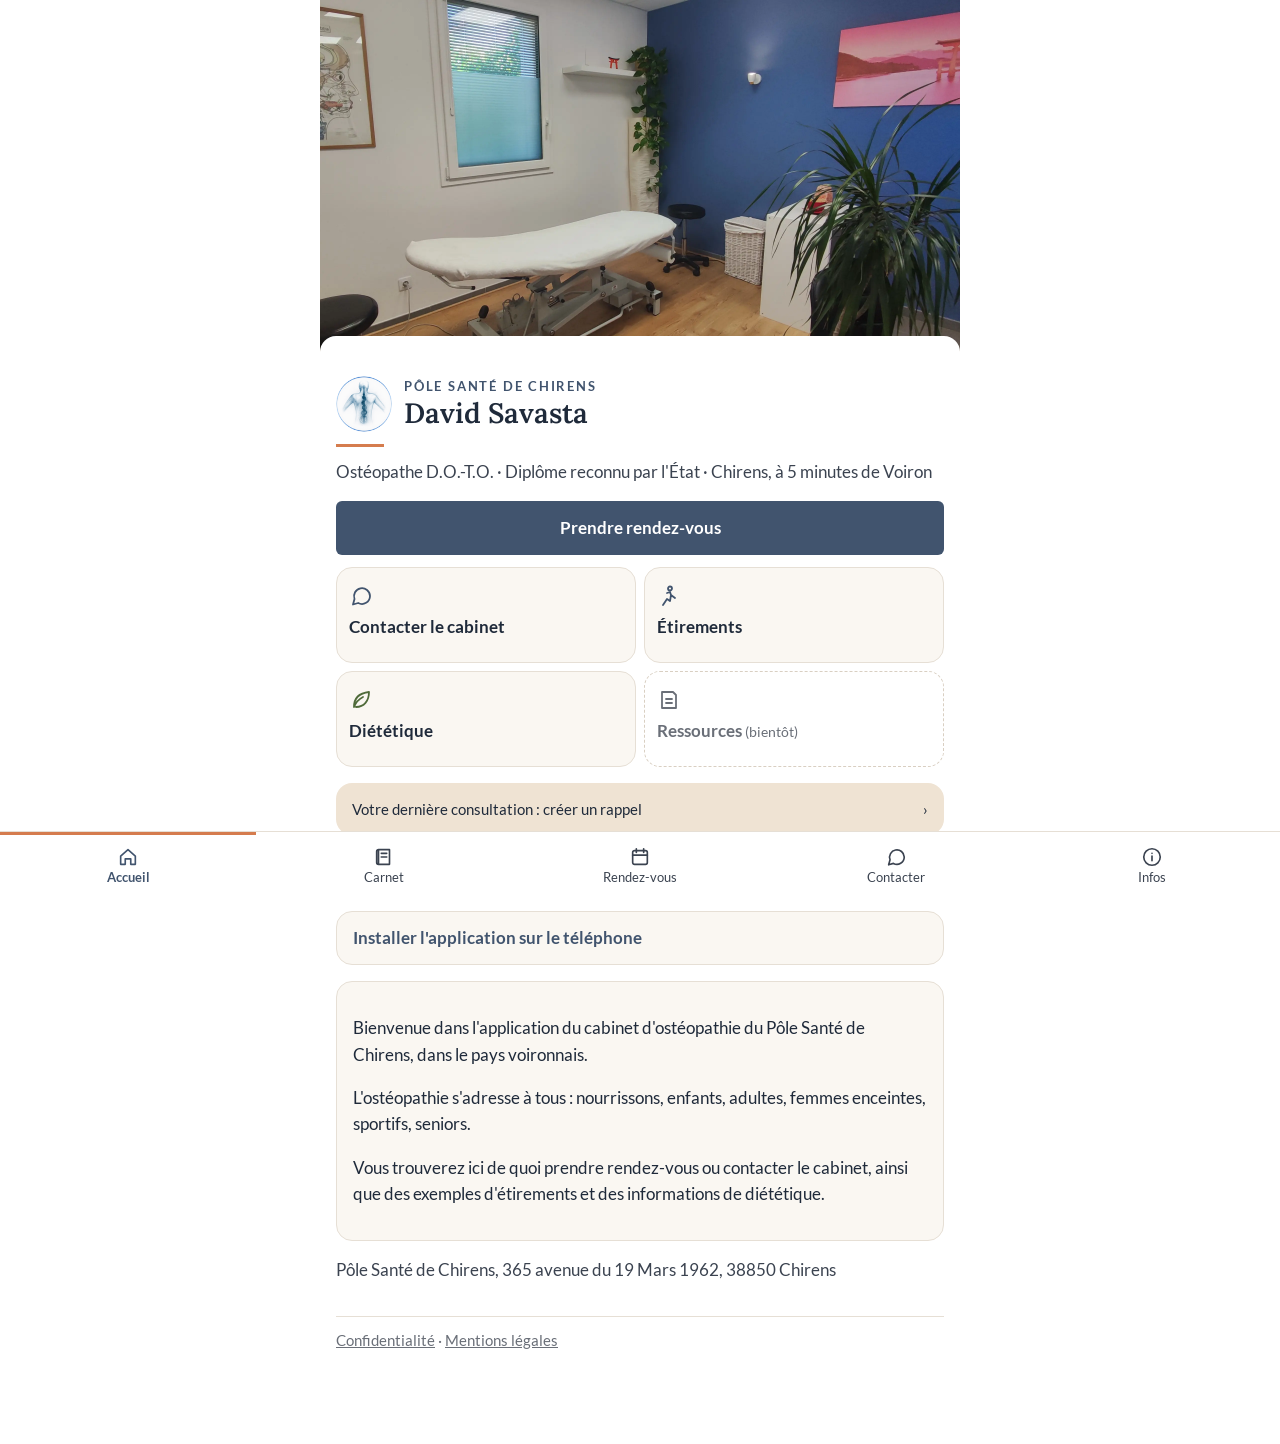
==== commit bfde889b: "v26 : recettes détaillées, favoris et écran « Mon carnet » Co-Authored-By: Claude Opus 5.5 <noreply@" ====
--- a/index.html
+++ b/index.html
@@ -36,6 +36,10 @@
     <a href="#accueil" data-route="accueil">
       <svg class="icone" viewBox="0 0 24 24" aria-hidden="true" focusable="false"><path d="M4 11l8-7 8 7v9h-5v-6H9v6H4z"/></svg>Accueil
     </a>
+    <!-- « Mon carnet » : listes de courses et recettes favorites ; affiché par app.js une fois validé -->
+    <a href="#carnet" data-route="carnet" class="js-carnet" hidden>
+      <svg class="icone" viewBox="0 0 24 24" aria-hidden="true" focusable="false"><path d="M6 4h12v16H6zM6 4a2 2 0 0 0-2 2v12a2 2 0 0 0 2 2M9 8h6M9 12h6"/></svg><span class="js-carnet-libelle">Carnet</span>
+    </a>
     <!-- Lien rendez-vous : l'adresse est remplacée au chargement par celle de config/liens.json -->
     <a href="https://www.osteo-savasta.fr/prendre-rendez-vous" class="menu-rdv js-lien-rdv"
        target="_blank" rel="noopener">
--- a/assets/css/style.css
+++ b/assets/css/style.css
@@ -406,7 +406,8 @@
   right: 0;
   bottom: 0;
   display: grid;
-  grid-template-columns: repeat(4, 1fr);
+  grid-auto-flow: column;
+  grid-auto-columns: minmax(0, 1fr);
   background: var(--couleur-fond);
   border-top: 1px solid var(--couleur-bordure);
   padding-bottom: env(safe-area-inset-bottom);
@@ -431,6 +432,7 @@
   cursor: pointer;
 }
 .menu .icone { width: 22px; height: 22px; }
+.menu [hidden] { display: none; }
 .menu a[aria-current="page"] {
   color: var(--couleur-principale);
   font-weight: 700;
@@ -658,6 +660,21 @@
 .tableau-nutrition tr:last-child th, .tableau-nutrition tr:last-child td { border-bottom: 0; }
 .tableau-nutrition th { text-align: left; font-weight: 400; }
 .tableau-nutrition td { text-align: right; white-space: nowrap; }
+/* Bloc qui se déplie en touchant la flèche (composition des aliments) */
+.depliant summary {
+  display: flex;
+  align-items: center;
+  justify-content: space-between;
+  gap: 8px;
+  min-height: 44px;
+  list-style: none;
+  cursor: pointer;
+}
+.depliant summary::-webkit-details-marker { display: none; }
+.depliant summary h2 { margin: 0; }
+.depliant-fleche { color: var(--couleur-principale); transform: rotate(90deg); transition: transform 0.2s; }
+.depliant[open] .depliant-fleche { transform: rotate(-90deg); }
+.depliant[open] summary { margin-bottom: 8px; }
 .frise { margin: 0 0 16px; }
 .frise-barres, .frise-lettres {
   display: grid;
@@ -682,6 +699,32 @@
 }
 .recette summary small { font-weight: 400; font-size: 0.875rem; color: var(--couleur-discret); white-space: nowrap; }
 .recette ol { margin: 0 0 12px; padding-left: 1.4em; }
+.recette-detaillee h4 { margin: 12px 0 4px; font-family: var(--police-texte); font-size: 0.95rem; font-weight: 700; color: var(--couleur-principale); }
+.recette-detaillee ul { margin: 0 0 8px; padding-left: 1.2em; }
+.recette-detaillee ol li { margin-bottom: 6px; }
+.recette-detaillee p { margin: 0 0 8px; }
+.recette-pour { color: var(--couleur-texte-doux); font-size: 0.9rem; }
+.recette-temps { display: flex; flex-wrap: wrap; gap: 8px 24px; margin: 0 0 4px; }
+.recette-temps div { display: flex; gap: 6px; }
+.recette-temps dt { font-weight: 700; }
+.recette-temps dd { margin: 0; font-variant-numeric: tabular-nums; }
+.recette-favori { min-height: 44px; margin: 4px 0 16px; }
+.recette-favori[aria-pressed="true"] { border-color: var(--couleur-plante); color: var(--couleur-plante); }
+
+/* ---------- Mon carnet ---------- */
+.carnet-semaine { margin: 0 0 12px; padding: 0 16px; background: var(--couleur-carte); border: 1px solid var(--couleur-bordure); border-radius: var(--rayon); }
+.carnet-semaine summary { display: flex; align-items: center; justify-content: space-between; gap: 8px; min-height: 52px; font-weight: 700; cursor: pointer; }
+.carnet-semaine summary small { font-weight: 400; color: var(--couleur-texte-doux); white-space: nowrap; }
+.carnet-courses { list-style: none; margin: 0 0 12px; padding: 0; }
+.carnet-courses li { border-bottom: 1px solid var(--couleur-bordure); }
+.carnet-case { display: flex; align-items: center; gap: 12px; min-height: 48px; cursor: pointer; }
+.carnet-case input { flex: none; width: 22px; height: 22px; margin: 0; accent-color: var(--couleur-plante); }
+.carnet-nom { flex: 1; }
+.carnet-quantite { font-variant-numeric: tabular-nums; white-space: nowrap; color: var(--couleur-texte-doux); }
+.carnet-case input:checked ~ span { text-decoration: line-through; color: var(--couleur-discret); }
+.carnet-actions { display: grid; grid-template-columns: repeat(2, minmax(0, 1fr)); gap: 8px; }
+.carnet-actions .bouton { margin: 0; min-height: 44px; font-size: 0.95rem; }
+.carnet-semaine > .bouton-secondaire { margin: 8px 0 16px; }
 
 /* ---------- Infos pratiques ---------- */
 .infos-adresse { margin: 0 0 12px; }
@@ -725,6 +768,101 @@
 }
 .note-tiers { font-size: 0.875rem; color: var(--couleur-discret); }
 
+/* ---------- Menu de la semaine ---------- */
+.lien-menu { display: flex; align-items: center; gap: 12px; color: var(--couleur-texte); text-decoration: none; }
+.lien-menu > span { display: flex; flex-direction: column; flex-grow: 1; min-width: 0; }
+.lien-menu small { color: var(--couleur-texte-doux); font-size: 0.9rem; }
+.lien-menu .icone { color: var(--couleur-principale); }
+.menu-personnes { display: flex; align-items: center; justify-content: space-between; gap: 12px; margin: 16px 0; font-weight: 700; }
+.menu-compteur { display: flex; align-items: center; gap: 8px; }
+.menu-compteur output { min-width: 2ch; text-align: center; font-size: 1.3rem; font-variant-numeric: tabular-nums; }
+.menu-plus-moins {
+  width: 48px; height: 48px; border-radius: 50%; border: 1.5px solid var(--couleur-principale);
+  background: var(--couleur-fond); color: var(--couleur-principale); font: inherit; font-size: 1.4rem; font-weight: 700; cursor: pointer;
+}
+.menu-toile { margin: 0 0 8px; padding: 4px 0 8px; border-bottom: 1px solid var(--couleur-bordure); }
+/* Huiles conseillées pour la cuisson : liseré vert et mention sous le nom */
+.menu-aliment-conseil { border-color: var(--couleur-plante); border-width: 2px; }
+.menu-aliment small { display: block; margin-top: 2px; font-size: 0.8rem; font-weight: 400; color: var(--couleur-plante); }
+.menu-aliment[aria-pressed="true"] small { color: #fff; }
+.menu-aleatoire { margin: 0 0 4px; }
+.menu-vider { min-height: 48px; margin: 0 0 8px; }
+/* Semaines enregistrées sur le téléphone */
+.menu-semaines { margin: 16px 0; padding: 16px; background: var(--couleur-carte); border: 1px solid var(--couleur-bordure); border-radius: var(--rayon); }
+.menu-semaines h2 { margin: 0 0 4px; }
+.menu-semaines ul { list-style: none; margin: 8px 0 0; padding: 0; display: grid; gap: 12px; }
+.menu-semaines li { padding-top: 12px; border-top: 1px solid var(--couleur-bordure); }
+.menu-semaines li p { margin: 0 0 8px; display: flex; flex-wrap: wrap; justify-content: space-between; gap: 4px 12px; }
+.menu-semaines li p span { color: var(--couleur-texte-doux); font-variant-numeric: tabular-nums; }
+.menu-semaines-actions { display: grid; grid-template-columns: repeat(2, minmax(0, 1fr)); gap: 8px; }
+.menu-semaines-actions .bouton { margin: 0; min-height: 44px; font-size: 0.95rem; }
+.menu-enregistrer .bouton { margin-bottom: 4px; }
+.menu-vider:disabled { opacity: 0.45; cursor: default; }
+.menu-toile-base { margin: 0; text-align: center; font-size: 0.85rem; font-weight: 700; color: var(--couleur-texte-doux); }
+/* Mini-toile collée en haut à droite quand la grande toile sort de l'écran */
+.toile-mini {
+  position: fixed; z-index: 40;
+  top: calc(8px + env(safe-area-inset-top));
+  right: max(8px, env(safe-area-inset-right));
+  display: flex; flex-direction: column; align-items: center; gap: 2px;
+  width: 84px; padding: 6px 6px 4px;
+  background: var(--couleur-fond); border: 1px solid var(--couleur-bordure-champ); border-radius: var(--rayon);
+  font: inherit; cursor: pointer;
+}
+.toile-mini svg { display: block; width: 70px; height: 70px; }
+.toile-mini .toile-surface { stroke-width: 6; }
+.toile-mini .toile-anneau, .toile-mini .toile-seuil { stroke-width: 3; }
+.toile-mini-score { font-size: 0.8rem; font-weight: 700; color: var(--couleur-texte); font-variant-numeric: tabular-nums; }
+.toile { display: block; width: min(100%, 270px); margin: 0 auto; overflow: visible; }
+.toile-anneau { fill: none; stroke: var(--couleur-bordure-champ); stroke-width: 1.5; }
+.toile-seuil { fill: none; stroke: var(--couleur-discret); stroke-width: 1.2; stroke-dasharray: 4 4; }
+.toile-rayon { stroke: var(--couleur-bordure); stroke-width: 1; }
+/* Couleur de la toile selon le score : rouge (sous 50 %), orangé (sous 75 %), vert */
+.toile-surface { stroke-width: 2.5; stroke-linejoin: round; transition: fill 0.3s, stroke 0.3s; }
+.toile-surface, .toile-surface[data-niveau="faible"] { fill: rgba(163, 58, 58, 0.26); stroke: var(--couleur-alerte); }
+.toile-surface[data-niveau="moyen"] { fill: rgba(213, 124, 78, 0.3); stroke: var(--couleur-torii); }
+.toile-surface[data-niveau="bon"] { fill: rgba(79, 107, 58, 0.32); stroke: var(--couleur-plante); }
+.toile-libelle { font-size: 18px; font-weight: 700; fill: var(--couleur-texte); }
+.menu-compte[data-atteint="true"] { color: var(--couleur-plante); }
+.menu-score { display: flex; align-items: center; justify-content: center; gap: 8px; margin: 0; font-weight: 700; font-variant-numeric: tabular-nums; }
+.menu-score-pastille { width: 14px; height: 14px; border-radius: 50%; background: var(--couleur-alerte); }
+.menu-score[data-niveau="moyen"] .menu-score-pastille { background: var(--couleur-torii); }
+.menu-score[data-niveau="bon"] .menu-score-pastille { background: var(--couleur-plante); }
+.menu-section .menu-score { justify-content: flex-start; margin-bottom: 8px; font-size: 1.1rem; }
+.menu-manques { list-style: none; margin: 0; padding: 0; display: grid; gap: 12px; }
+.menu-manque-repere { padding: 16px; background: var(--couleur-carte); border: 1px solid var(--couleur-bordure); border-radius: var(--rayon); }
+.menu-manque-repere p { margin: 0 0 8px; }
+.menu-manque-repere .bouton { margin: 0; min-height: 48px; }
+.menu-manque-titre { display: flex; justify-content: space-between; gap: 8px; font-variant-numeric: tabular-nums; }
+.menu-toile-aide { margin: 0 0 8px; font-size: 0.85rem; line-height: 1.4; color: var(--couleur-texte-doux); }
+.menu-groupe { margin: 16px 0 0; padding: 0; border: 0; }
+.menu-groupe legend { display: flex; justify-content: space-between; width: 100%; padding: 0; margin-bottom: 8px; font-family: var(--police-titres); font-weight: 600; font-size: 1.15rem; }
+.menu-compte { font-family: var(--police-texte); font-size: 0.95rem; font-weight: 700; color: var(--couleur-principale); font-variant-numeric: tabular-nums; }
+.menu-choix { display: grid; grid-template-columns: repeat(2, minmax(0, 1fr)); gap: 8px; }
+.menu-aliment {
+  min-height: 48px; padding: 6px 10px; border-radius: var(--rayon-bouton);
+  border: 1px solid var(--couleur-bordure-champ); background: var(--couleur-carte); color: var(--couleur-texte);
+  font: inherit; font-size: 0.95rem; line-height: 1.2; text-align: left; cursor: pointer;
+}
+.menu-aliment[aria-pressed="true"] { background: var(--couleur-principale); border-color: var(--couleur-principale); color: #fff; font-weight: 700; }
+.menu-aliment:disabled { opacity: 0.45; cursor: default; }
+.menu-manque { min-height: 1.5em; margin: 16px 0 8px; color: var(--couleur-texte-doux); }
+#menu-creer:disabled { opacity: 0.5; cursor: default; }
+.menu-section { margin-top: 32px; }
+.menu-section:focus { outline: none; }
+.menu-section h2 { margin: 0 0 8px; }
+.menu-aide { color: var(--couleur-texte-doux); font-size: 0.95rem; }
+.menu-tableau { overflow-x: auto; margin: 0 0 12px; }
+.menu-tableau table { width: 100%; border-collapse: collapse; font-size: 0.9rem; }
+.menu-tableau th, .menu-tableau td { padding: 8px 6px; border-bottom: 1px solid var(--couleur-bordure); text-align: left; vertical-align: top; }
+.menu-tableau tbody th { font-weight: 700; white-space: nowrap; }
+.menu-courses { list-style: none; margin: 0 0 12px; padding: 0; }
+.menu-courses li { display: flex; justify-content: space-between; gap: 12px; padding: 8px 0; border-bottom: 1px solid var(--couleur-bordure); }
+.menu-courses li span:last-child { font-variant-numeric: tabular-nums; white-space: nowrap; }
+.menu-copie { font-weight: 700; color: var(--couleur-principale); }
+.menu-texte { width: 100%; min-height: 160px; margin-bottom: 12px; font: inherit; font-size: 0.85rem; }
+.visuellement-cache { position: absolute; width: 1px; height: 1px; overflow: hidden; clip-path: inset(50%); white-space: nowrap; }
+
 /* Réduit les animations si le téléphone le demande */
 @media (prefers-reduced-motion: reduce) {
   * { scroll-behavior: auto !important; transition: none !important; }
